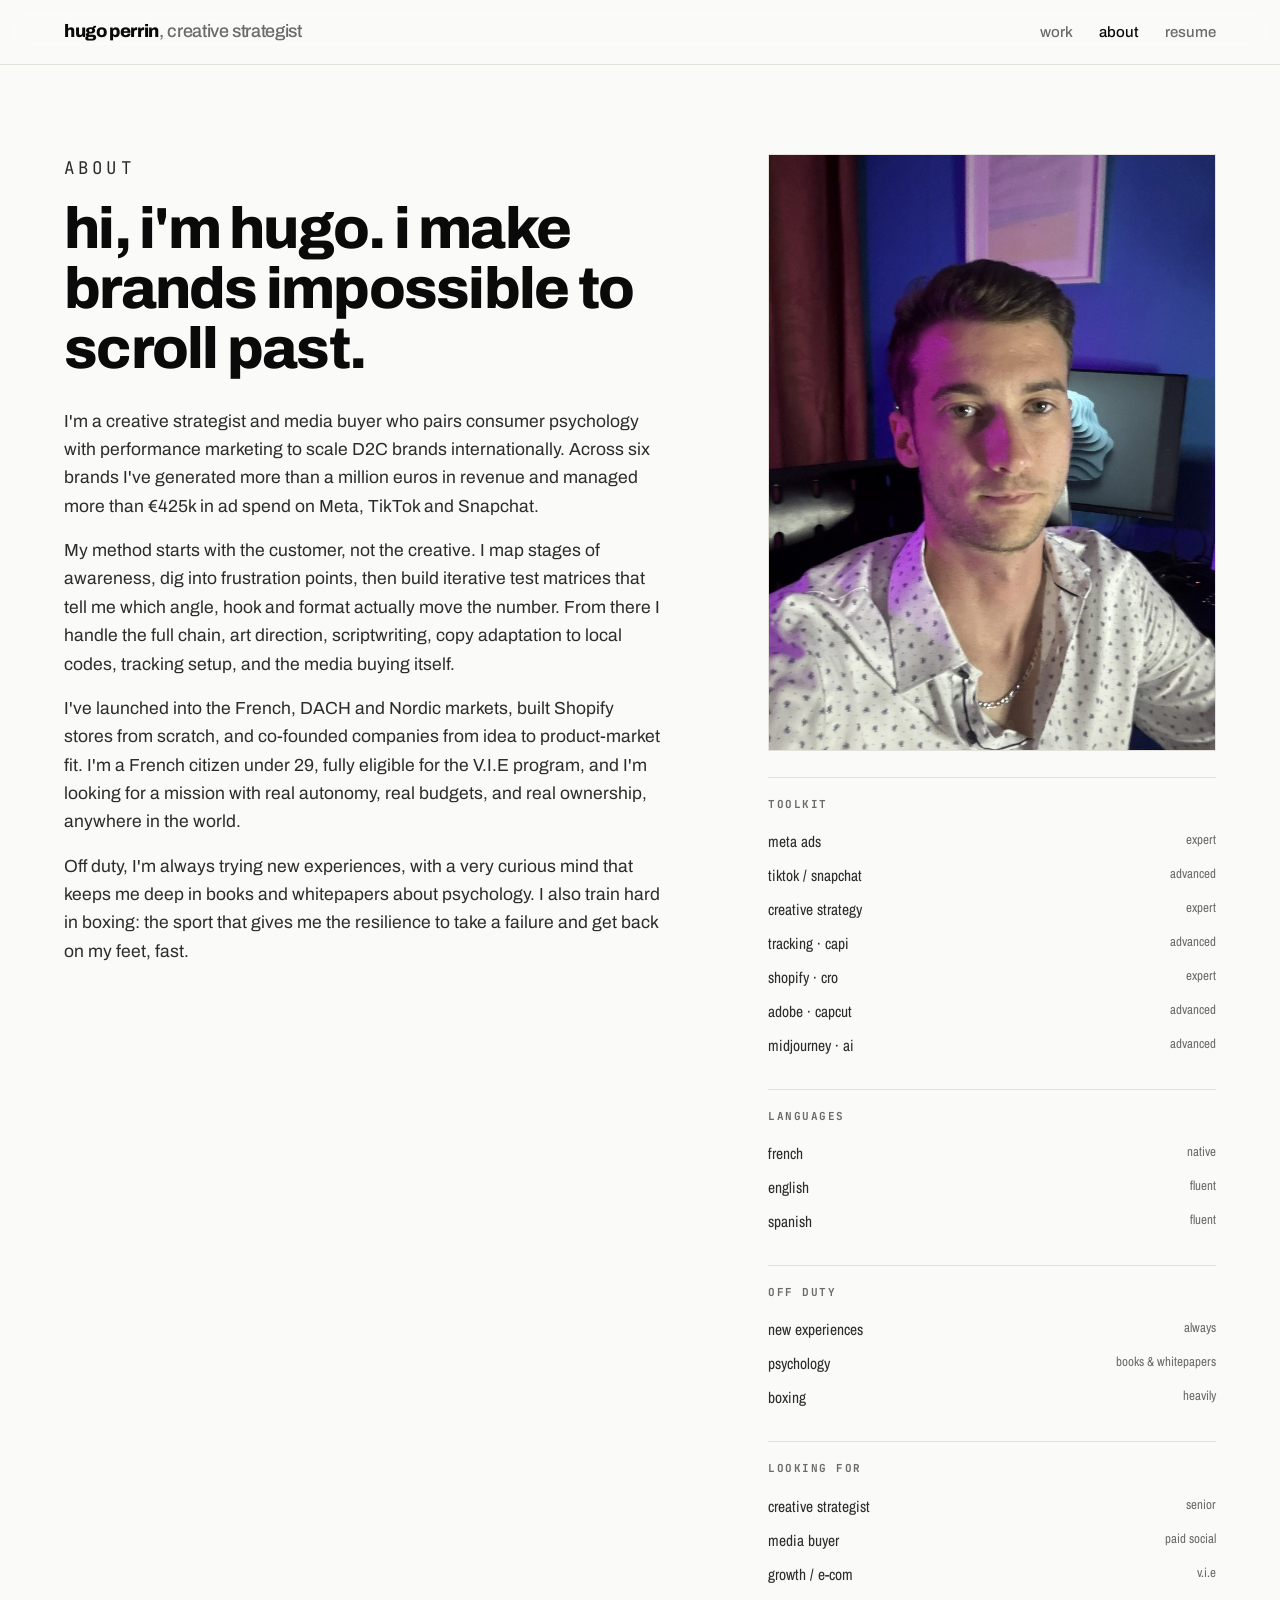
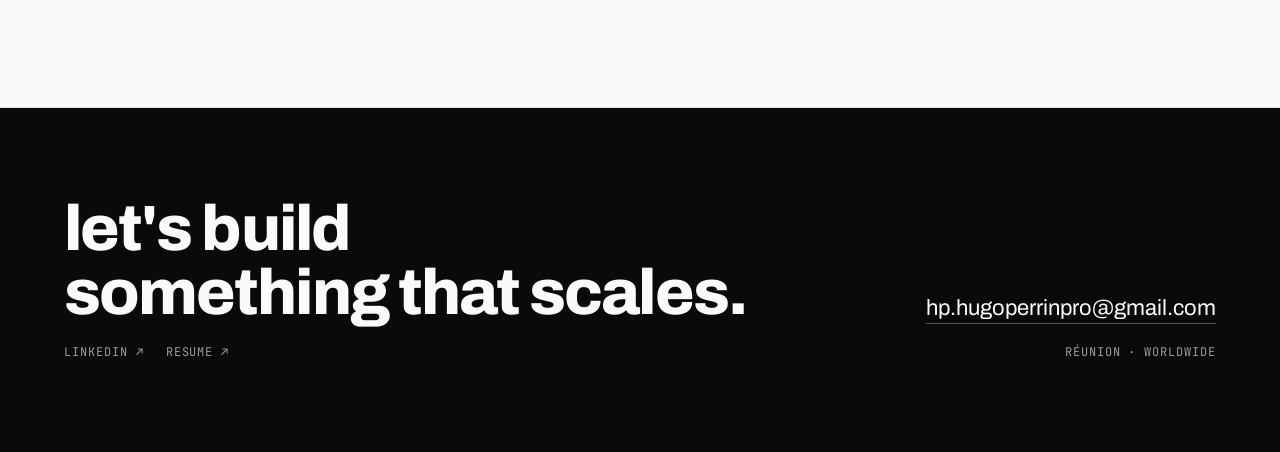
==== about.html @ 3c4c8d85 "Nouvelle version multi-pages du site Remplace le site mono-page par la version multi-pages : - 8 pag" ====
<!DOCTYPE html>
<html lang="en">
<head>
<meta charset="UTF-8"/>
<meta name="viewport" content="width=device-width, initial-scale=1"/>
<title>about — hugo perrin</title>
<meta name="description" content="About Hugo Perrin, creative strategist and media buyer."/>
<link rel="preconnect" href="https://fonts.googleapis.com"/>
<link rel="preconnect" href="https://fonts.gstatic.com" crossorigin/>
<link href="https://fonts.googleapis.com/css2?family=Archivo:wght@400;500;600;700;800;900&family=Archivo+Narrow:wght@400;500;600;700&family=JetBrains+Mono:wght@400;500&display=swap" rel="stylesheet"/>
<link rel="stylesheet" href="styles.css"/>
</head>
<body>
<header>
  <nav>
    <a class="brand" href="index.html">hugo perrin<span>, creative strategist</span></a>
    <div class="navlinks">
      <a href="index.html">work</a>
      <a href="about.html" class="active">about</a>
      <a href="resume.pdf" download>resume</a>
    </div>
  </nav>
</header>
<main>
<section class="view active">

    <div class="about">
      <div>
        <p class="eyebrow reveal">about</p>
        <h1 class="reveal">hi, i'm hugo. i make brands impossible to scroll past.</h1>
        <p class="reveal">I'm a creative strategist and media buyer who pairs consumer psychology with performance marketing to scale D2C brands internationally. Across six brands I've generated more than a million euros in revenue and managed more than €425k in ad spend on Meta, TikTok and Snapchat.</p>
        <p class="reveal">My method starts with the customer, not the creative. I map stages of awareness, dig into frustration points, then build iterative test matrices that tell me which angle, hook and format actually move the number. From there I handle the full chain, art direction, scriptwriting, copy adaptation to local codes, tracking setup, and the media buying itself.</p>
        <p class="reveal">I've launched into the French, DACH and Nordic markets, built Shopify stores from scratch, and co-founded companies from idea to product-market fit. I'm a French citizen under 29, fully eligible for the V.I.E program, and I'm looking for a mission with real autonomy, real budgets, and real ownership, anywhere in the world.</p>
        <p class="reveal">Off duty, I'm always trying new experiences, with a very curious mind that keeps me deep in books and whitepapers about psychology. I also train hard in boxing: the sport that gives me the resilience to take a failure and get back on my feet, fast.</p>
      </div>
      <aside class="side reveal">
        <div class="portrait"><img src="images/portrait.jpg" alt="Hugo Perrin" onerror="this.replaceWith(window.__phEl('replace with photo','portrait.jpg',false))"></div>
        <h4>toolkit</h4>
        <ul>
          <li>meta ads <span>expert</span></li>
          <li>tiktok / snapchat <span>advanced</span></li>
          <li>creative strategy <span>expert</span></li>
          <li>tracking · capi <span>advanced</span></li>
          <li>shopify · cro <span>expert</span></li>
          <li>adobe · capcut <span>advanced</span></li>
          <li>midjourney · ai <span>advanced</span></li>
        </ul>
        <h4>languages</h4>
        <ul>
          <li>french <span>native</span></li>
          <li>english <span>fluent</span></li>
          <li>spanish <span>fluent</span></li>
        </ul>
        <h4>off duty</h4>
        <ul>
          <li>new experiences <span>always</span></li>
          <li>psychology <span>books & whitepapers</span></li>
          <li>boxing <span>heavily</span></li>
        </ul>
        <h4>looking for</h4>
        <ul>
          <li>creative strategist <span>senior</span></li>
          <li>media buyer <span>paid social</span></li>
          <li>growth / e-com <span>v.i.e</span></li>
        </ul>
      </aside>
    </div>
</section>
</main>
<footer>
  <div class="foot">
    <div>
      <h3>let's build<br/>something that scales.</h3>
      <div class="fl">
        <a href="https://www.linkedin.com" target="_blank" rel="noopener">linkedin ↗</a>
        <a href="resume.pdf" download>resume ↗</a>
      </div>
    </div>
    <div class="col2">
      <a class="mail" href="mailto:hp.hugoperrinpro@gmail.com">hp.hugoperrinpro@gmail.com</a>
      <div class="fl" style="justify-content:flex-end"><span>réunion · worldwide</span></div>
    </div>
  </div>
</footer>
<script src="script.js"></script>
</body>
</html>
---- styles.css ----
:root{
    --ink:#0a0a0a;
    --paper:#fafaf8;
    --white:#ffffff;
    --grey:#6b6b6b;
    --line:#e3e1da;
    --stone:#eceae3;
    --maxw:1280px;
    --pad:clamp(20px,5vw,72px);
  }
  *{box-sizing:border-box;margin:0;padding:0}
  html{scroll-behavior:smooth;-webkit-text-size-adjust:100%}
  body{
    background:var(--paper);
    color:var(--ink);
    font-family:'Archivo',system-ui,sans-serif;
    font-size:17px;
    line-height:1.55;
    -webkit-font-smoothing:antialiased;
    overflow-x:hidden;
  }
  a{color:inherit;text-decoration:none}
  img{display:block;max-width:100%}
  ::selection{background:var(--ink);color:var(--paper)}

  /* ---------- nav ---------- */
  header{
    position:sticky;top:0;z-index:50;
    background:rgba(250,250,248,.82);
    backdrop-filter:saturate(180%) blur(12px);
    border-bottom:1px solid var(--line);
  }
  nav{
    max-width:var(--maxw);margin:0 auto;
    padding:18px var(--pad);
    display:flex;align-items:baseline;justify-content:space-between;gap:24px;
  }
  .brand{
    font-weight:800;font-size:18px;letter-spacing:-.02em;text-transform:lowercase;
  }
  .brand span{color:var(--grey);font-weight:500}
  .navlinks{display:flex;gap:26px;font-size:15px;text-transform:lowercase;font-weight:500}
  .navlinks a{position:relative;color:var(--grey);transition:color .2s}
  .navlinks a:hover,.navlinks a.active{color:var(--ink)}
  .navlinks a::after{
    content:"";position:absolute;left:0;bottom:-4px;height:1.5px;width:0;background:var(--ink);transition:width .25s ease;
  }
  .navlinks a:hover::after{width:100%}

  /* ---------- shell ---------- */
  main{max-width:var(--maxw);margin:0 auto;padding:0 var(--pad)}
  .view{display:none;animation:fade .5s ease}
  .view.active{display:block}
  @keyframes fade{from{opacity:0;transform:translateY(8px)}to{opacity:1;transform:none}}

  .eyebrow{
    font-family:'JetBrains Mono',monospace;font-size:12px;letter-spacing:.18em;
    text-transform:uppercase;color:var(--grey);
  }

  /* ---------- home hero ---------- */
  .hero{padding:clamp(56px,11vw,140px) 0 clamp(40px,7vw,90px)}
  .hero h1{
    font-size:clamp(38px,7.4vw,104px);
    line-height:.98;letter-spacing:-.035em;font-weight:800;
    text-transform:lowercase;max-width:18ch;
  }
  .hero h1 em{font-style:normal;color:var(--grey)}
  .hero .sub{
    margin-top:clamp(24px,3vw,40px);max-width:54ch;
    font-size:clamp(17px,1.9vw,22px);color:#2c2c2c;line-height:1.5;font-weight:400;
  }
  .hero .meta{
    margin-top:34px;display:flex;flex-wrap:wrap;gap:10px 26px;
    font-family:'JetBrains Mono',monospace;font-size:12.5px;letter-spacing:.04em;color:var(--grey);
    text-transform:uppercase;
  }
  .hero .meta b{color:var(--ink);font-weight:500}

  /* ---------- stat band ---------- */
  .band{
    border-top:1px solid var(--line);border-bottom:1px solid var(--line);
    display:grid;grid-template-columns:repeat(4,1fr);
    margin:0 0 clamp(48px,8vw,96px);
  }
  .band div{padding:26px 8px 28px;border-right:1px solid var(--line)}
  .band div:last-child{border-right:0}
  .band .n{font-size:clamp(26px,3.4vw,42px);font-weight:800;letter-spacing:-.03em;line-height:1}
  .band .l{margin-top:8px;font-family:'JetBrains Mono',monospace;font-size:11px;letter-spacing:.12em;text-transform:uppercase;color:var(--grey)}
  @media(max-width:720px){.band{grid-template-columns:repeat(2,1fr)}.band div:nth-child(2){border-right:0}}

  /* ---------- work grid ---------- */
  .work-head{display:flex;align-items:baseline;justify-content:space-between;margin-bottom:28px;gap:20px;flex-wrap:wrap}
  .work-head h2{font-size:clamp(22px,3vw,30px);font-weight:700;text-transform:lowercase;letter-spacing:-.02em}
  .grid{
    display:grid;grid-template-columns:repeat(2,1fr);gap:clamp(14px,1.6vw,22px);
    padding-bottom:clamp(60px,9vw,120px);
  }
  .tile{
    position:relative;border:1px solid var(--line);background:var(--white);
    padding:0;overflow:hidden;cursor:pointer;transition:transform .35s cubic-bezier(.2,.7,.2,1),background .35s,color .35s,border-color .35s;
    display:flex;flex-direction:column;min-height:300px;
  }
  .tile:hover{background:var(--ink);color:var(--paper);transform:translateY(-4px);border-color:var(--ink)}
  .tile .thumb{
    aspect-ratio:16/10;width:100%;background:var(--stone);
    display:flex;align-items:center;justify-content:center;position:relative;overflow:hidden;
    border-bottom:1px solid var(--line);transition:border-color .35s;
  }
  .tile:hover .thumb{border-color:#222}
  .tile .thumb .ph{
    font-family:'JetBrains Mono',monospace;font-size:11px;letter-spacing:.1em;color:#9a978d;text-transform:uppercase;text-align:center;padding:14px;
  }
  .tile .thumb img{width:100%;height:100%;object-fit:cover}
  .tile .body{padding:20px 22px 24px;display:flex;flex-direction:column;gap:8px;flex:1}
  .tile .num{font-family:'JetBrains Mono',monospace;font-size:11px;letter-spacing:.1em;color:var(--grey);transition:color .35s}
  .tile:hover .num{color:#9a9a9a}
  .tile h3{font-size:clamp(20px,2.4vw,27px);font-weight:700;letter-spacing:-.02em;text-transform:lowercase;line-height:1.05}
  .tile p{font-size:14.5px;color:var(--grey);transition:color .35s;line-height:1.45}
  .tile:hover p{color:#bdbdbd}
  .tile .tags{margin-top:auto;display:flex;flex-wrap:wrap;gap:6px;padding-top:14px}
  .tile .tags span{
    font-family:'JetBrains Mono',monospace;font-size:10px;letter-spacing:.06em;text-transform:uppercase;
    border:1px solid var(--line);padding:4px 9px;color:var(--grey);transition:border-color .35s,color .35s;
  }
  .tile:hover .tags span{border-color:#3a3a3a;color:#cfcfcf}
  .tile .arrow{position:absolute;top:16px;right:18px;font-size:18px;opacity:0;transform:translate(-4px,4px);transition:.3s}
  .tile:hover .arrow{opacity:1;transform:none}
  @media(max-width:680px){.grid{grid-template-columns:1fr}}

  /* ---------- case study ---------- */
  .case{padding-top:clamp(28px,5vw,56px)}
  .back{font-family:'JetBrains Mono',monospace;font-size:12px;letter-spacing:.08em;text-transform:uppercase;color:var(--grey);display:inline-flex;gap:8px;align-items:center;margin-bottom:clamp(28px,4vw,48px)}
  .back:hover{color:var(--ink)}
  .case-tag{font-family:'JetBrains Mono',monospace;font-size:12px;letter-spacing:.16em;text-transform:uppercase;color:var(--grey)}
  .case h1{
    font-size:clamp(32px,5.6vw,72px);line-height:1.02;letter-spacing:-.03em;font-weight:800;
    text-transform:lowercase;margin:14px 0 0;max-width:20ch;
  }
  .case .lede{margin-top:24px;max-width:60ch;font-size:clamp(18px,2.1vw,23px);color:#2c2c2c;line-height:1.5}
  .plink{
    display:inline-block;font-weight:600;font-size:16px;text-transform:lowercase;letter-spacing:-.01em;
    border-bottom:1.5px solid var(--ink);padding-bottom:2px;transition:opacity .2s;
  }
  .plink:hover{opacity:.55}

  .case-hero{
    margin:clamp(36px,5vw,64px) 0;aspect-ratio:16/8;width:100%;
    background:var(--stone);border:1px solid var(--line);
    display:flex;align-items:center;justify-content:center;overflow:hidden;
  }
  .case-hero img{width:100%;height:100%;object-fit:cover}

  .facts{
    display:grid;grid-template-columns:1fr 1fr;gap:0;
    border-top:1px solid var(--ink);border-bottom:1px solid var(--ink);
    margin-bottom:clamp(40px,6vw,72px);
  }
  .facts .col{padding:28px 0}
  .facts .col:first-child{border-right:1px solid var(--line);padding-right:32px}
  .facts .col:last-child{padding-left:32px}
  .facts h4{font-family:'JetBrains Mono',monospace;font-size:11px;letter-spacing:.14em;text-transform:uppercase;color:var(--grey);margin-bottom:14px}
  .facts ul{list-style:none;display:flex;flex-direction:column;gap:9px}
  .facts li{font-size:16px;font-weight:500;padding-left:18px;position:relative}
  .facts li::before{content:"·";position:absolute;left:0;color:var(--grey)}
  @media(max-width:640px){
    .facts{grid-template-columns:1fr}
    .facts .col:first-child{border-right:0;border-bottom:1px solid var(--line);padding-right:0}
    .facts .col:last-child{padding-left:0}
  }

  .block{margin-bottom:clamp(44px,6vw,80px);max-width:74ch}
  .block .eyebrow{display:block;margin-bottom:16px}
  .block h2{font-size:clamp(24px,3.2vw,38px);font-weight:700;letter-spacing:-.02em;text-transform:lowercase;line-height:1.08;margin-bottom:18px;max-width:22ch}
  .block p{font-size:17px;color:#2f2f2f;margin-bottom:15px;line-height:1.62}
  .block p:last-child{margin-bottom:0}

  .pull{
    font-size:clamp(24px,3.6vw,44px);font-weight:800;letter-spacing:-.025em;line-height:1.08;
    text-transform:lowercase;margin:clamp(36px,5vw,64px) 0;max-width:24ch;
  }
  .pull .hl{background:linear-gradient(transparent 62%, #e7e3d6 62%)}
  .pull .pnote{display:block;margin-top:16px;font-family:'JetBrains Mono',monospace;font-size:12px;font-weight:400;letter-spacing:.06em;color:var(--grey);text-transform:lowercase}

  .metrics{
    display:grid;grid-template-columns:repeat(3,1fr);gap:0;margin:clamp(36px,5vw,64px) 0;
    border-top:1px solid var(--line);border-bottom:1px solid var(--line);
  }
  .metrics div{padding:30px 6px;border-right:1px solid var(--line)}
  .metrics div:last-child{border-right:0}
  .metrics .n{font-size:clamp(28px,4vw,52px);font-weight:800;letter-spacing:-.03em;line-height:1}
  .metrics .l{margin-top:10px;font-family:'JetBrains Mono',monospace;font-size:11px;letter-spacing:.1em;text-transform:uppercase;color:var(--grey)}
  @media(max-width:640px){.metrics{grid-template-columns:1fr}.metrics div{border-right:0;border-bottom:1px solid var(--line)}.metrics div:last-child{border-bottom:0}}

  /* media gallery */
  .gallery{display:grid;gap:clamp(12px,1.4vw,18px);margin:clamp(32px,4vw,56px) 0}
  .g2{grid-template-columns:1fr 1fr}
  .g3{grid-template-columns:repeat(3,1fr)}
  @media(max-width:640px){.g2,.g3{grid-template-columns:1fr}}

  /* creative sliders */
  .slider{margin:clamp(28px,4vw,48px) 0}
  .shead{display:flex;align-items:center;justify-content:space-between;margin-bottom:14px;gap:16px}
  .snav{display:flex;gap:8px}
  .snav button{
    width:38px;height:38px;border:1px solid var(--ink);background:transparent;color:var(--ink);
    font-size:16px;cursor:pointer;transition:background .2s,color .2s;line-height:1;
  }
  .snav button:hover{background:var(--ink);color:var(--paper)}
  .strack{
    display:flex;gap:clamp(12px,1.4vw,18px);overflow-x:auto;
    scroll-snap-type:x mandatory;scrollbar-width:none;-ms-overflow-style:none;
    padding-bottom:4px;
  }
  .strack::-webkit-scrollbar{display:none}
  .strack .slot{flex:0 0 auto;scroll-snap-align:start;min-height:0}
  .strack .slot.vid{width:min(280px,72vw)}
  .strack .slot.sq{width:min(400px,80vw)}
  .strack .slot.r45{width:min(340px,76vw)}
  .strack .slot.wide{width:min(560px,86vw)}
  .slot{
    background:var(--stone);border:1px solid var(--line);position:relative;overflow:hidden;
    display:flex;align-items:center;justify-content:center;min-height:200px;
  }
  .slot.vid{aspect-ratio:9/16}
  .slot.sq{aspect-ratio:1/1}
  .slot.r45{aspect-ratio:4/5}
  .slot.wide{aspect-ratio:16/9}
  .slot img,.slot video{width:100%;height:100%;object-fit:cover}
  .slot .ph{text-align:center;padding:18px;font-family:'JetBrains Mono',monospace;font-size:11px;letter-spacing:.08em;color:#908d83;text-transform:uppercase;line-height:1.6}
  .slot .ph .tag{display:inline-block;margin-top:10px;border:1px solid #cfccc2;padding:4px 10px;color:#7d7a70;border-radius:0}
  .slot .ph .play{font-size:30px;display:block;margin-bottom:6px;color:#b7b4aa}

  .quote{
    border-left:2px solid var(--ink);padding:6px 0 6px 26px;margin:clamp(32px,4vw,56px) 0;max-width:60ch;
    font-size:clamp(19px,2.3vw,26px);font-weight:600;letter-spacing:-.01em;line-height:1.32;font-style:italic;
  }
  .quote cite{display:block;margin-top:14px;font-style:normal;font-size:13px;font-weight:500;color:var(--grey);font-family:'JetBrains Mono',monospace;letter-spacing:.06em;text-transform:uppercase}

  .casenav{
    display:flex;justify-content:space-between;gap:16px;border-top:1px solid var(--line);
    padding:clamp(32px,4vw,52px) 0 clamp(56px,8vw,96px);margin-top:clamp(24px,4vw,48px);
  }
  .casenav a{font-weight:600;text-transform:lowercase;letter-spacing:-.01em;font-size:clamp(18px,2.4vw,26px);color:var(--grey);transition:color .2s}
  .casenav a:hover{color:var(--ink)}
  .casenav .lbl{display:block;font-family:'JetBrains Mono',monospace;font-size:10px;letter-spacing:.12em;text-transform:uppercase;color:var(--grey);margin-bottom:6px}
  .casenav a:last-child{text-align:right}

  /* ---------- about ---------- */
  .about{padding:clamp(40px,7vw,90px) 0 clamp(60px,9vw,120px);display:grid;grid-template-columns:1.4fr 1fr;gap:clamp(32px,6vw,80px)}
  @media(max-width:820px){.about{grid-template-columns:1fr}}
  .about h1{font-size:clamp(30px,5vw,58px);line-height:1.04;letter-spacing:-.03em;font-weight:800;text-transform:lowercase;margin-bottom:28px}
  .about p{font-size:17.5px;color:#2c2c2c;margin-bottom:16px;line-height:1.62;max-width:60ch}
  .about .side{font-family:'Archivo Narrow',sans-serif}
  .about .side h4{font-family:'JetBrains Mono',monospace;font-size:11px;letter-spacing:.14em;text-transform:uppercase;color:var(--grey);margin:26px 0 12px;border-top:1px solid var(--line);padding-top:18px}
  .about .side ul{list-style:none}
  .about .side li{font-size:15.5px;padding:5px 0;color:#2c2c2c;display:flex;justify-content:space-between;gap:12px}
  .about .side li span{color:var(--grey);font-size:13px}
  .portrait{aspect-ratio:4/5;background:var(--stone);border:1px solid var(--line);margin-bottom:20px;display:flex;align-items:center;justify-content:center}
  .portrait .ph{font-family:'JetBrains Mono',monospace;font-size:11px;letter-spacing:.08em;color:#908d83;text-transform:uppercase;text-align:center;padding:18px}

  /* ---------- footer ---------- */
  footer{border-top:1px solid var(--line);background:var(--ink);color:var(--paper)}
  .foot{max-width:var(--maxw);margin:0 auto;padding:clamp(48px,7vw,90px) var(--pad);display:flex;justify-content:space-between;align-items:flex-end;gap:30px;flex-wrap:wrap}
  .foot h3{font-size:clamp(30px,5vw,64px);font-weight:800;letter-spacing:-.03em;text-transform:lowercase;line-height:1}
  .foot a.mail{font-size:clamp(16px,2vw,22px);border-bottom:1px solid #555;padding-bottom:3px}
  .foot a.mail:hover{border-color:var(--paper)}
  .foot .fl{display:flex;gap:22px;font-family:'JetBrains Mono',monospace;font-size:12px;letter-spacing:.08em;text-transform:uppercase;color:#9a9a9a;margin-top:18px}
  .foot .fl a:hover{color:var(--paper)}
  .foot .col2{text-align:right}
  @media(max-width:600px){.foot .col2{text-align:left}}

  /* reveal */
  .reveal{opacity:0;transform:translateY(18px);transition:opacity .7s ease,transform .7s cubic-bezier(.2,.7,.2,1)}
  .reveal.in{opacity:1;transform:none}
  @media(prefers-reduced-motion:reduce){*{animation:none!important;transition:none!important}.reveal{opacity:1;transform:none}}
  :focus-visible{outline:2px solid var(--ink);outline-offset:3px}
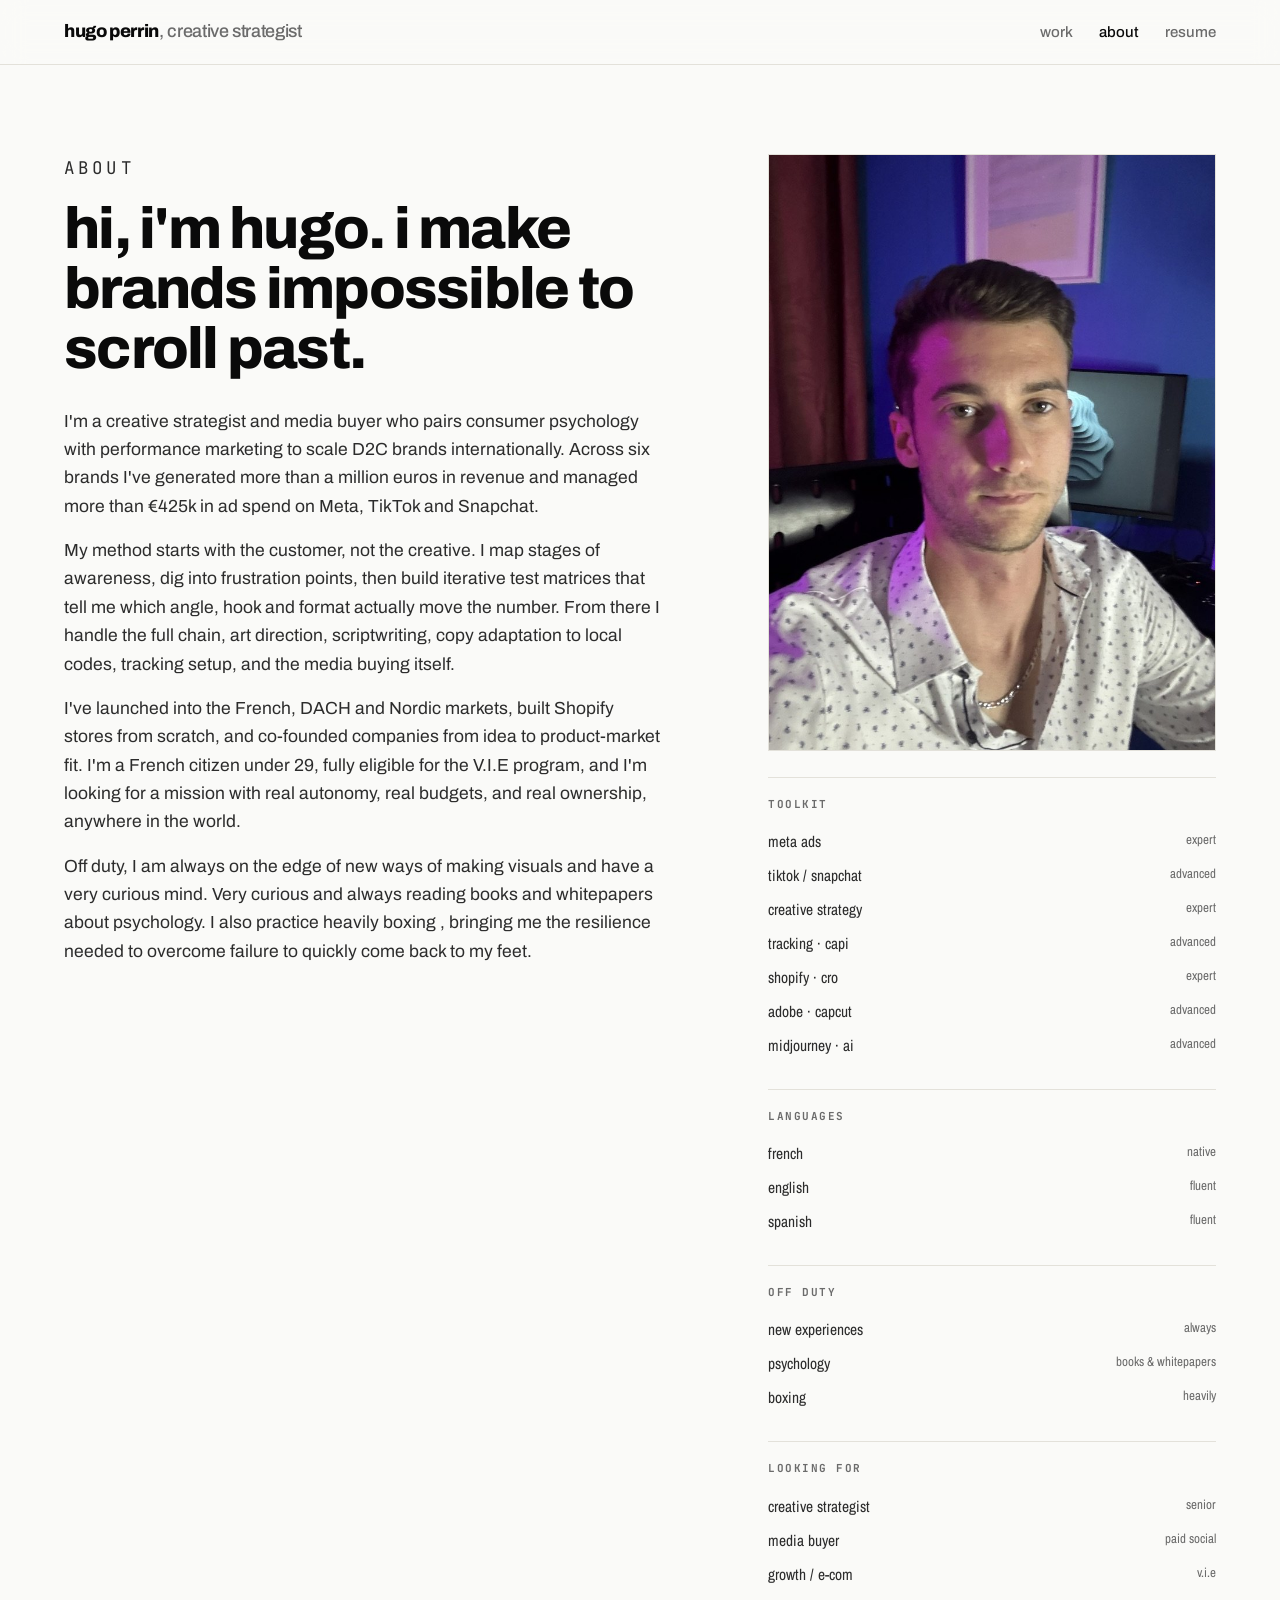
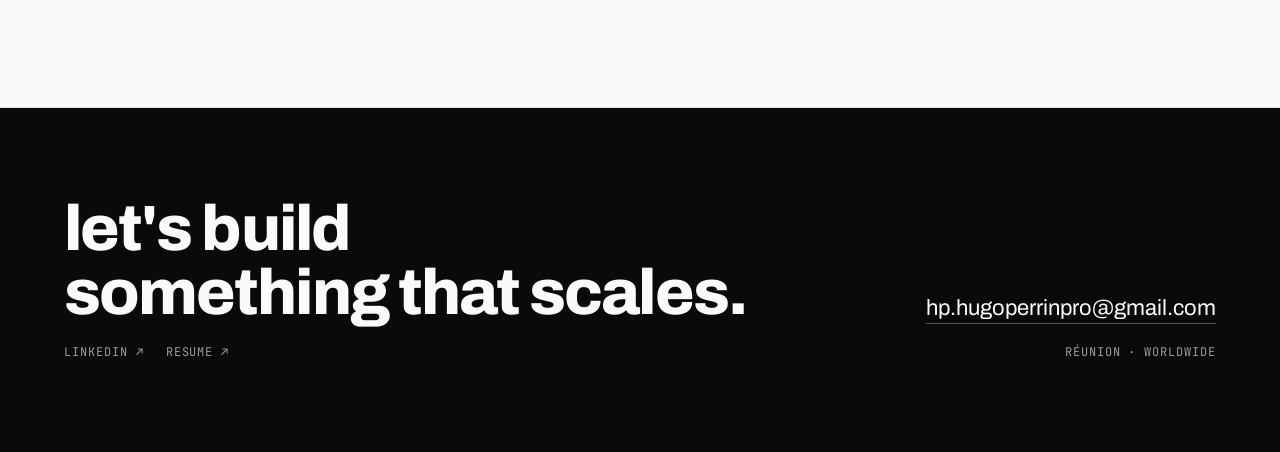
==== commit 97fd05ea: "Ajout des videos compressees + corrections - 3 videos reencodees pour le web (720x1280, H.264 CRF 27" ====
--- a/about.html
+++ b/about.html
@@ -31,7 +31,7 @@
         <p class="reveal">I'm a creative strategist and media buyer who pairs consumer psychology with performance marketing to scale D2C brands internationally. Across six brands I've generated more than a million euros in revenue and managed more than €425k in ad spend on Meta, TikTok and Snapchat.</p>
         <p class="reveal">My method starts with the customer, not the creative. I map stages of awareness, dig into frustration points, then build iterative test matrices that tell me which angle, hook and format actually move the number. From there I handle the full chain, art direction, scriptwriting, copy adaptation to local codes, tracking setup, and the media buying itself.</p>
         <p class="reveal">I've launched into the French, DACH and Nordic markets, built Shopify stores from scratch, and co-founded companies from idea to product-market fit. I'm a French citizen under 29, fully eligible for the V.I.E program, and I'm looking for a mission with real autonomy, real budgets, and real ownership, anywhere in the world.</p>
-        <p class="reveal">Off duty, I'm always trying new experiences, with a very curious mind that keeps me deep in books and whitepapers about psychology. I also train hard in boxing: the sport that gives me the resilience to take a failure and get back on my feet, fast.</p>
+        <p class="reveal">Off duty, I am always on the edge of new ways of making visuals and have a very curious mind.  Very curious and always reading books and whitepapers about psychology. I also practice heavily boxing , bringing me the resilience needed to overcome failure to quickly come back to my feet.</p>
       </div>
       <aside class="side reveal">
         <div class="portrait"><img src="images/portrait.jpg" alt="Hugo Perrin" onerror="this.replaceWith(window.__phEl('replace with photo','portrait.jpg',false))"></div>
